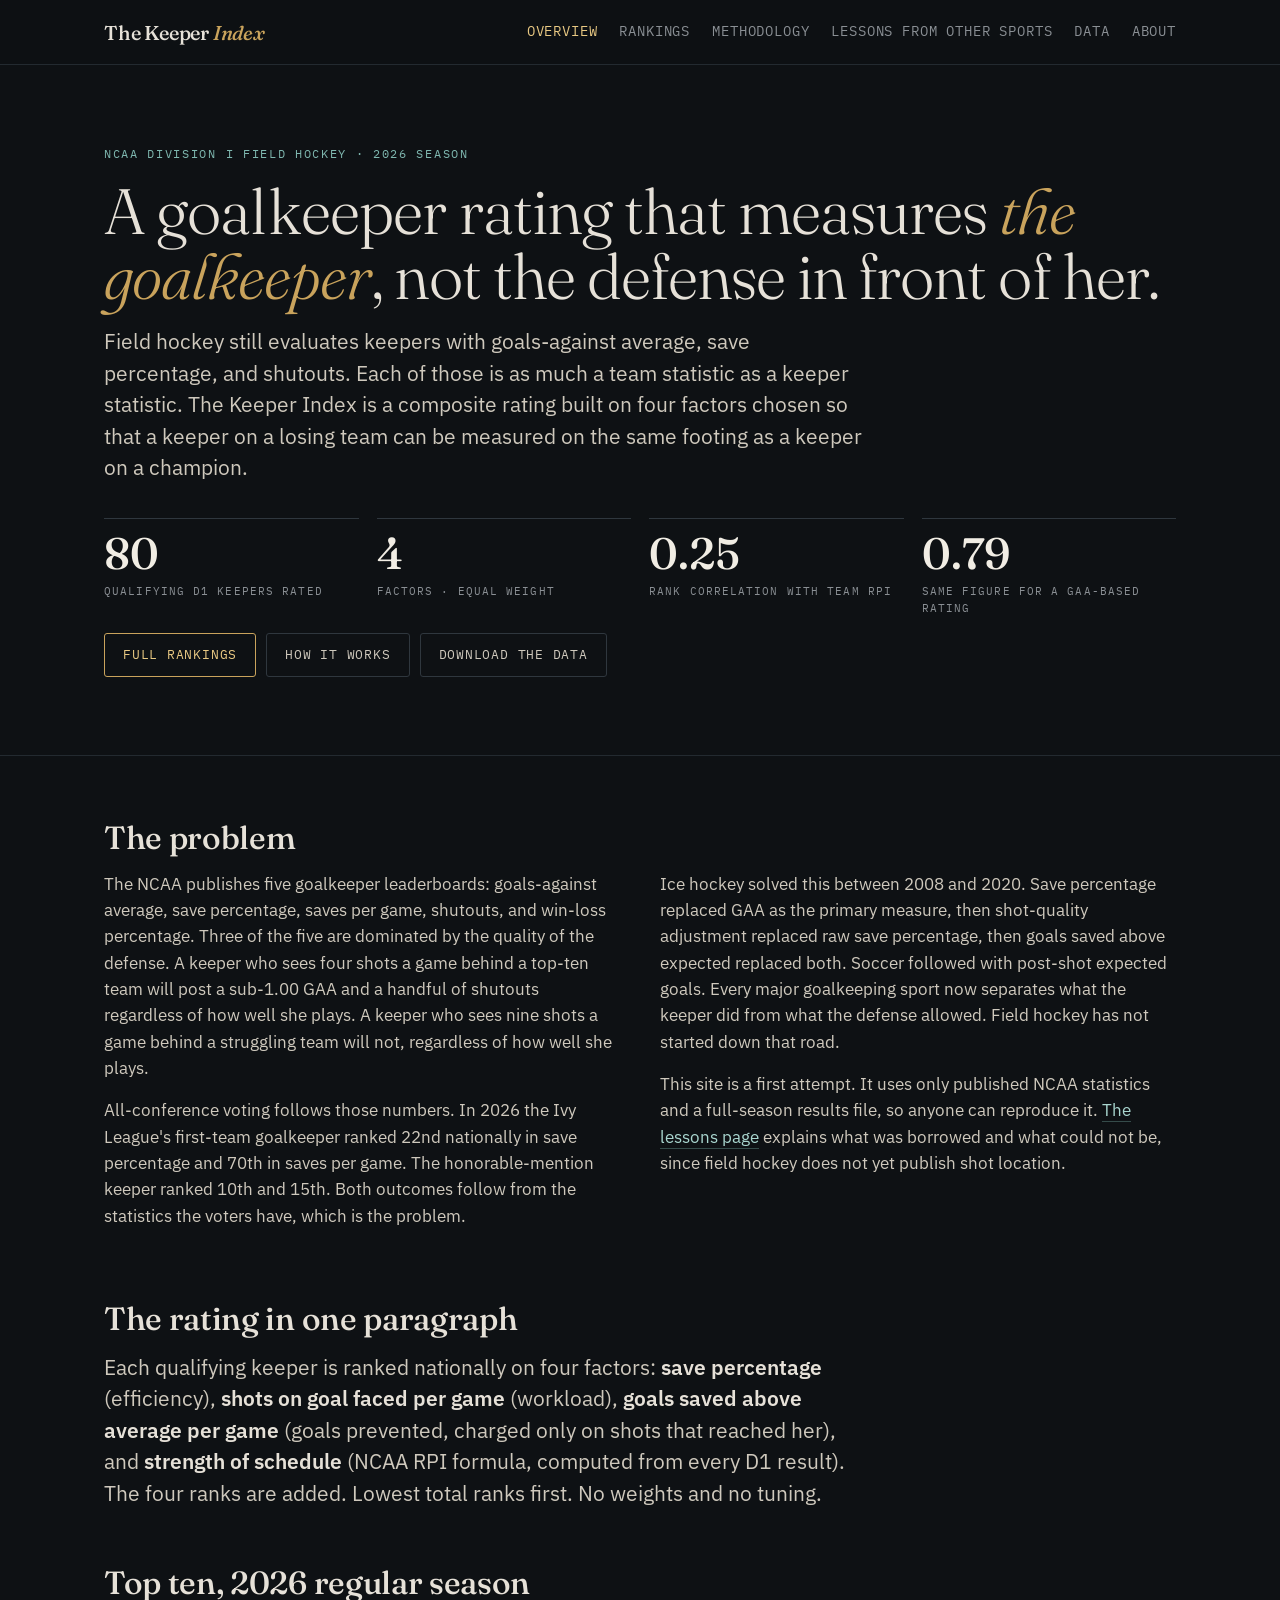
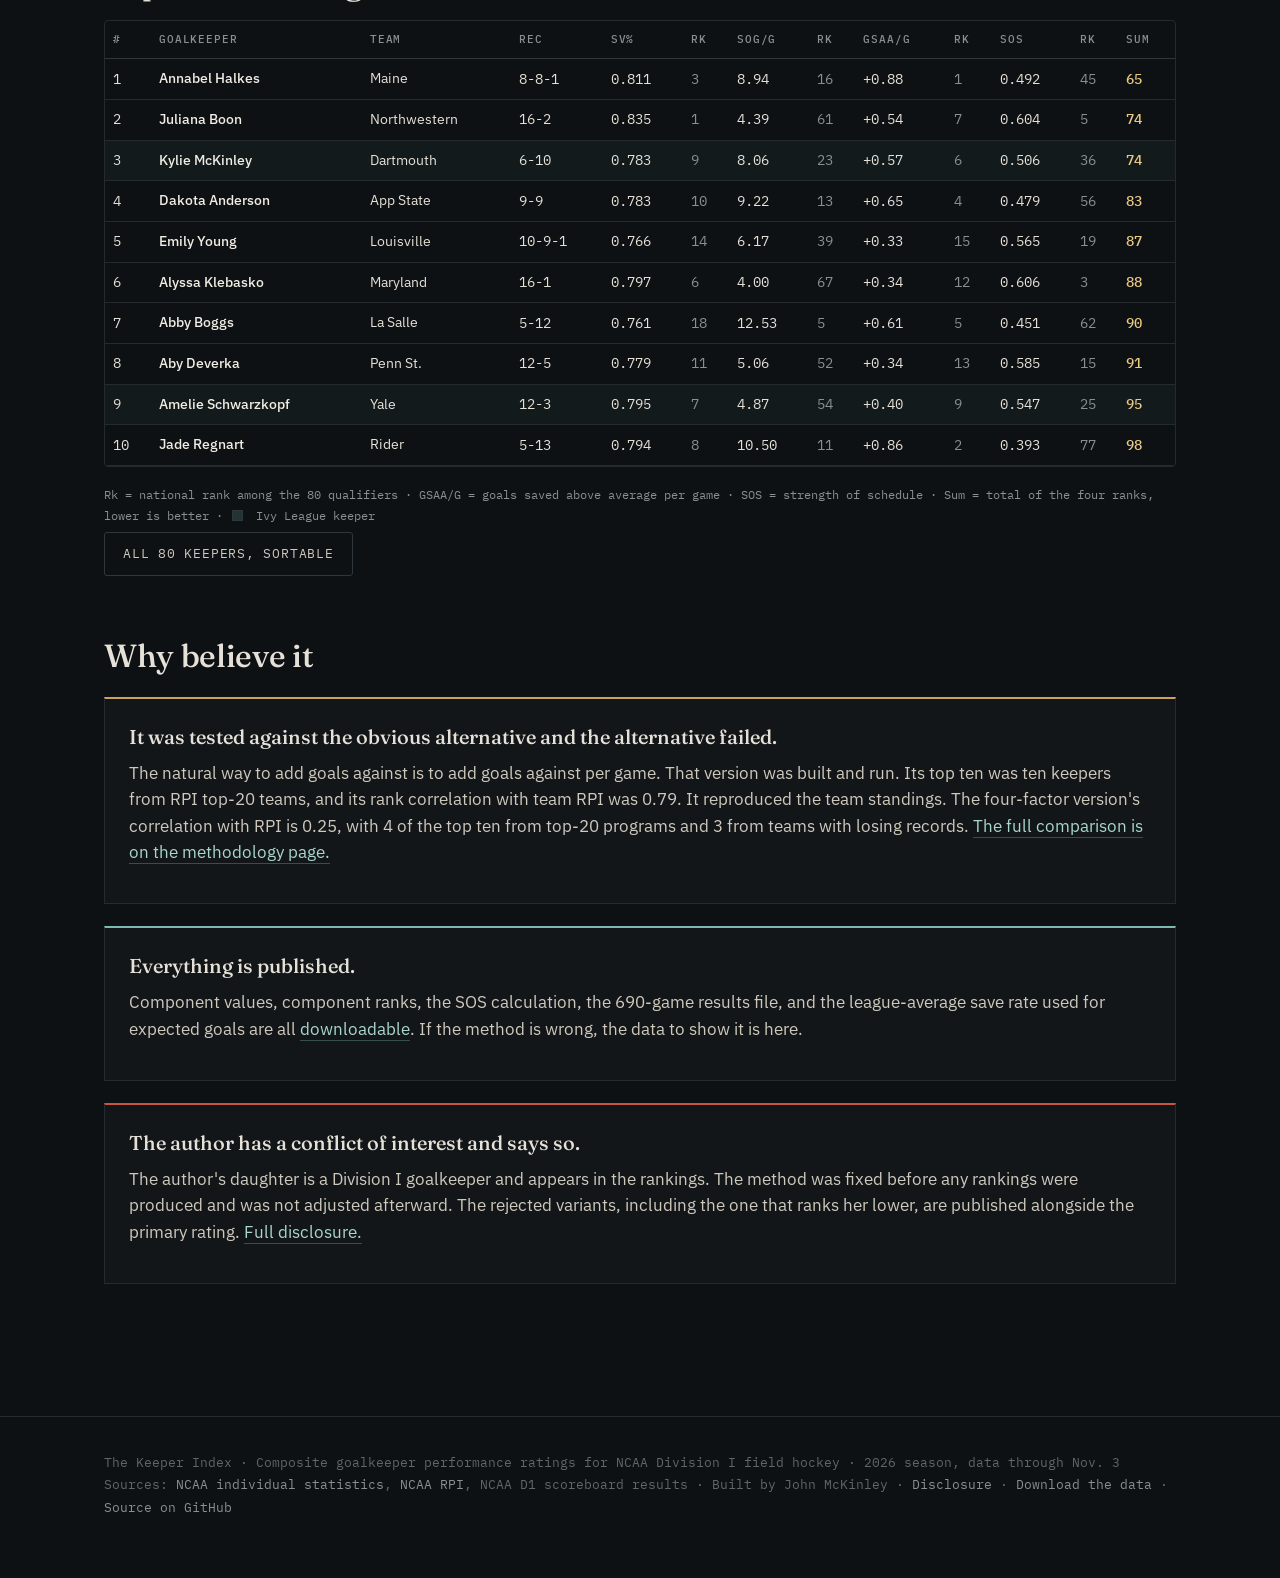
==== index.html @ 1aae9c44 "The Keeper Index v1.0: site, data, and build script" ====
<!doctype html><html lang="en"><head><meta charset="utf-8"><meta name="viewport" content="width=device-width,initial-scale=1">
<title>Composite goalkeeper ratings for NCAA D1 field hockey · The Keeper Index</title><meta name="description" content="A four-factor goalkeeper performance rating for NCAA Division I field hockey that measures the keeper rather than the defense in front of her.">
<link rel="preconnect" href="https://fonts.googleapis.com"><link href="https://fonts.googleapis.com/css2?family=Fraunces:ital,opsz,wght@0,9..144,300;0,9..144,500;0,9..144,700;1,9..144,300;1,9..144,500&family=IBM+Plex+Sans:wght@300;400;500;600&family=IBM+Plex+Mono:wght@400;500&display=swap" rel="stylesheet"><link rel="stylesheet" href="style.css"></head><body>
<header class="site"><div class="wrap"><a class="brand" href="index.html">The Keeper <em>Index</em></a><nav class="main"><a href="index.html" class="on">Overview</a><a href="rankings.html" class="">Rankings</a><a href="methodology.html" class="">Methodology</a><a href="lessons.html" class="">Lessons from other sports</a><a href="data.html" class="">Data</a><a href="about.html" class="">About</a></nav></div></header>

<div class="hero"><div class="wrap">
<p class="kicker">NCAA Division I Field Hockey · 2026 Season</p>
<h1>A goalkeeper rating that measures <em>the goalkeeper</em>, not the defense in front of her.</h1>
<p class="lede">Field hockey still evaluates keepers with goals-against average, save percentage, and shutouts. Each of those is as much a team statistic as a keeper statistic. The Keeper Index is a composite rating built on four factors chosen so that a keeper on a losing team can be measured on the same footing as a keeper on a champion.</p>
<div class="stats">
<div class="stat"><div class="v">80</div><div class="l">Qualifying D1 keepers rated</div></div>
<div class="stat"><div class="v">4</div><div class="l">Factors · equal weight</div></div>
<div class="stat"><div class="v">0.25</div><div class="l">Rank correlation with team RPI</div></div>
<div class="stat"><div class="v">0.79</div><div class="l">Same figure for a GAA-based rating</div></div>
</div>
<p><a class="btn" href="rankings.html">Full rankings</a><a class="btn ghost" href="methodology.html">How it works</a><a class="btn ghost" href="data.html">Download the data</a></p>
</div></div>

<section><div class="wrap">
<h2>The problem</h2>
<div class="grid2">
<div>
<p>The NCAA publishes five goalkeeper leaderboards: goals-against average, save percentage, saves per game, shutouts, and win-loss percentage. Three of the five are dominated by the quality of the defense. A keeper who sees four shots a game behind a top-ten team will post a sub-1.00 GAA and a handful of shutouts regardless of how well she plays. A keeper who sees nine shots a game behind a struggling team will not, regardless of how well she plays.</p>
<p>All-conference voting follows those numbers. In 2026 the Ivy League's first-team goalkeeper ranked 22nd nationally in save percentage and 70th in saves per game. The honorable-mention keeper ranked 10th and 15th. Both outcomes follow from the statistics the voters have, which is the problem.</p>
</div>
<div>
<p>Ice hockey solved this between 2008 and 2020. Save percentage replaced GAA as the primary measure, then shot-quality adjustment replaced raw save percentage, then goals saved above expected replaced both. Soccer followed with post-shot expected goals. Every major goalkeeping sport now separates what the keeper did from what the defense allowed. Field hockey has not started down that road.</p>
<p>This site is a first attempt. It uses only published NCAA statistics and a full-season results file, so anyone can reproduce it. <a href="lessons.html">The lessons page</a> explains what was borrowed and what could not be, since field hockey does not yet publish shot location.</p>
</div></div>

<h2>The rating in one paragraph</h2>
<p class="lede">Each qualifying keeper is ranked nationally on four factors: <strong>save percentage</strong> (efficiency), <strong>shots on goal faced per game</strong> (workload), <strong>goals saved above average per game</strong> (goals prevented, charged only on shots that reached her), and <strong>strength of schedule</strong> (NCAA RPI formula, computed from every D1 result). The four ranks are added. Lowest total ranks first. No weights and no tuning.</p>

<h2>Top ten, 2026 regular season</h2>
<div class="tablewrap"><table><thead><tr><th>#</th><th>Goalkeeper</th><th>Team</th><th>Rec</th><th>SV%</th><th>Rk</th><th>SOG/G</th><th>Rk</th><th>GSAA/G</th><th>Rk</th><th>SOS</th><th>Rk</th><th>Sum</th></tr></thead><tbody><tr class=""><td class="num">1</td><td class="nm">Annabel Halkes</td><td>Maine</td><td class="num">8-8-1</td><td class="num">0.811</td><td class="num rk">3</td><td class="num">8.94</td><td class="num rk">16</td><td class="num">+0.88</td><td class="num rk">1</td><td class="num">0.492</td><td class="num rk">45</td><td class="num sum">65</td></tr><tr class=""><td class="num">2</td><td class="nm">Juliana Boon</td><td>Northwestern</td><td class="num">16-2</td><td class="num">0.835</td><td class="num rk">1</td><td class="num">4.39</td><td class="num rk">61</td><td class="num">+0.54</td><td class="num rk">7</td><td class="num">0.604</td><td class="num rk">5</td><td class="num sum">74</td></tr><tr class="ivy"><td class="num">3</td><td class="nm">Kylie McKinley</td><td>Dartmouth</td><td class="num">6-10</td><td class="num">0.783</td><td class="num rk">9</td><td class="num">8.06</td><td class="num rk">23</td><td class="num">+0.57</td><td class="num rk">6</td><td class="num">0.506</td><td class="num rk">36</td><td class="num sum">74</td></tr><tr class=""><td class="num">4</td><td class="nm">Dakota Anderson</td><td>App State</td><td class="num">9-9</td><td class="num">0.783</td><td class="num rk">10</td><td class="num">9.22</td><td class="num rk">13</td><td class="num">+0.65</td><td class="num rk">4</td><td class="num">0.479</td><td class="num rk">56</td><td class="num sum">83</td></tr><tr class=""><td class="num">5</td><td class="nm">Emily Young</td><td>Louisville</td><td class="num">10-9-1</td><td class="num">0.766</td><td class="num rk">14</td><td class="num">6.17</td><td class="num rk">39</td><td class="num">+0.33</td><td class="num rk">15</td><td class="num">0.565</td><td class="num rk">19</td><td class="num sum">87</td></tr><tr class=""><td class="num">6</td><td class="nm">Alyssa Klebasko</td><td>Maryland</td><td class="num">16-1</td><td class="num">0.797</td><td class="num rk">6</td><td class="num">4.00</td><td class="num rk">67</td><td class="num">+0.34</td><td class="num rk">12</td><td class="num">0.606</td><td class="num rk">3</td><td class="num sum">88</td></tr><tr class=""><td class="num">7</td><td class="nm">Abby Boggs</td><td>La Salle</td><td class="num">5-12</td><td class="num">0.761</td><td class="num rk">18</td><td class="num">12.53</td><td class="num rk">5</td><td class="num">+0.61</td><td class="num rk">5</td><td class="num">0.451</td><td class="num rk">62</td><td class="num sum">90</td></tr><tr class=""><td class="num">8</td><td class="nm">Aby Deverka</td><td>Penn St.</td><td class="num">12-5</td><td class="num">0.779</td><td class="num rk">11</td><td class="num">5.06</td><td class="num rk">52</td><td class="num">+0.34</td><td class="num rk">13</td><td class="num">0.585</td><td class="num rk">15</td><td class="num sum">91</td></tr><tr class="ivy"><td class="num">9</td><td class="nm">Amelie Schwarzkopf</td><td>Yale</td><td class="num">12-3</td><td class="num">0.795</td><td class="num rk">7</td><td class="num">4.87</td><td class="num rk">54</td><td class="num">+0.40</td><td class="num rk">9</td><td class="num">0.547</td><td class="num rk">25</td><td class="num sum">95</td></tr><tr class=""><td class="num">10</td><td class="nm">Jade Regnart</td><td>Rider</td><td class="num">5-13</td><td class="num">0.794</td><td class="num rk">8</td><td class="num">10.50</td><td class="num rk">11</td><td class="num">+0.86</td><td class="num rk">2</td><td class="num">0.393</td><td class="num rk">77</td><td class="num sum">98</td></tr></tbody></table></div>
<p class="legend">Rk = national rank among the 80 qualifiers · GSAA/G = goals saved above average per game · SOS = strength of schedule · Sum = total of the four ranks, lower is better · <span></span> Ivy League keeper</p>
<p><a class="btn ghost" href="rankings.html">All 80 keepers, sortable</a></p>

<h2>Why believe it</h2>
<div class="card"><h4>It was tested against the obvious alternative and the alternative failed.</h4>
<p>The natural way to add goals against is to add goals against per game. That version was built and run. Its top ten was ten keepers from RPI top-20 teams, and its rank correlation with team RPI was 0.79. It reproduced the team standings. The four-factor version's correlation with RPI is 0.25, with 4 of the top ten from top-20 programs and 3 from teams with losing records. <a href="methodology.html#tested">The full comparison is on the methodology page.</a></p></div>
<div class="card teal"><h4>Everything is published.</h4>
<p>Component values, component ranks, the SOS calculation, the 690-game results file, and the league-average save rate used for expected goals are all <a href="data.html">downloadable</a>. If the method is wrong, the data to show it is here.</p></div>
<div class="card crimson"><h4>The author has a conflict of interest and says so.</h4>
<p>The author's daughter is a Division I goalkeeper and appears in the rankings. The method was fixed before any rankings were produced and was not adjusted afterward. The rejected variants, including the one that ranks her lower, are published alongside the primary rating. <a href="about.html#disclosure">Full disclosure.</a></p></div>
</div></section>

<footer><div class="wrap">The Keeper Index · Composite goalkeeper performance ratings for NCAA Division I field hockey · 2026 season, data through Nov. 3<br>
Sources: <a href="https://www.ncaa.com/stats/fieldhockey/d1/current/individual/444">NCAA individual statistics</a>, <a href="https://www.ncaa.com/rankings/fieldhockey/d1/ncaa-field-hockey-rpi">NCAA RPI</a>, NCAA D1 scoreboard results · Built by John McKinley · <a href="about.html#disclosure">Disclosure</a> · <a href="data.html">Download the data</a> · <a href="https://github.com/jmckinley/fh-goalkeeper-ratings">Source on GitHub</a></div></footer>
</body></html>
---- style.css ----
:root{
  --bg:#0e1114;--bg2:#121619;--bg3:#171c21;--line:#232a30;--line2:#2f373e;
  --ink:#e6e1d8;--ink2:#cfc9bd;--mute:#8a8f94;--mute2:#5f666c;
  --brass:#c9a35c;--brass2:#e9c983;--teal:#7fb8b0;--teal2:#a9d6cf;--crimson:#c8553d;
  --serif:'Fraunces',Georgia,'Times New Roman',serif;
  --sans:'IBM Plex Sans',system-ui,-apple-system,Segoe UI,sans-serif;
  --mono:'IBM Plex Mono',ui-monospace,SFMono-Regular,Menlo,monospace;
}
*{box-sizing:border-box}
html{scroll-behavior:smooth}
body{margin:0;background:var(--bg);color:var(--ink);font-family:var(--sans);font-size:17px;line-height:1.55;-webkit-font-smoothing:antialiased}
a{color:var(--teal2);text-decoration:none;border-bottom:1px solid rgba(127,184,176,.35)}
a:hover{color:#fff;border-bottom-color:#fff}
.wrap{max-width:1120px;margin:0 auto;padding:0 24px}
.narrow{max-width:760px}
header.site{border-bottom:1px solid var(--line);background:rgba(14,17,20,.92);backdrop-filter:blur(6px);position:sticky;top:0;z-index:10}
header.site .wrap{display:flex;align-items:center;justify-content:space-between;height:64px;gap:24px}
.brand{font-family:var(--serif);font-weight:500;font-size:20px;letter-spacing:-.01em;color:var(--ink);border:0}
.brand em{font-style:italic;color:var(--brass)}
nav.main{display:flex;gap:22px;font-size:14px;font-family:var(--mono);letter-spacing:.06em;text-transform:uppercase}
nav.main a{color:var(--mute);border:0;padding:6px 0}
nav.main a.on,nav.main a:hover{color:var(--brass2)}
.kicker{font-family:var(--mono);font-size:12px;letter-spacing:.14em;text-transform:uppercase;color:var(--teal);margin:0 0 14px}
h1{font-family:var(--serif);font-weight:300;font-size:clamp(38px,6vw,64px);line-height:1.02;letter-spacing:-.015em;margin:0 0 18px}
h1 em{font-style:italic;color:var(--brass)}
h2{font-family:var(--serif);font-weight:500;font-size:32px;line-height:1.15;margin:56px 0 14px;letter-spacing:-.01em}
h3{font-family:var(--sans);font-weight:600;font-size:13px;letter-spacing:.14em;text-transform:uppercase;color:var(--brass);margin:34px 0 10px}
h4{font-family:var(--serif);font-weight:500;font-size:20px;margin:22px 0 8px}
p{margin:0 0 16px;color:var(--ink2)}
.lede{font-size:21px;line-height:1.5;color:var(--ink2);max-width:760px}
ul,ol{color:var(--ink2);padding-left:22px}
li{margin-bottom:8px}
strong{color:var(--ink);font-weight:600}
.hero{padding:80px 0 56px;border-bottom:1px solid var(--line)}
.rule{height:1px;background:linear-gradient(90deg,var(--brass),rgba(201,163,92,0));margin:28px 0}
.stats{display:grid;grid-template-columns:repeat(auto-fit,minmax(170px,1fr));gap:18px;margin:34px 0 10px}
.stat{border-top:1px solid var(--line2);padding-top:12px}
.stat .v{font-family:var(--serif);font-size:44px;font-weight:500;line-height:1;color:#f1ede4}
.stat .v small{font-size:20px;color:var(--mute);font-weight:300}
.stat .l{font-family:var(--mono);font-size:11px;letter-spacing:.1em;text-transform:uppercase;color:var(--mute);margin-top:8px}
section{padding:8px 0 40px}
.grid2{display:grid;grid-template-columns:1fr 1fr;gap:40px}
@media(max-width:820px){.grid2{grid-template-columns:1fr}nav.main{gap:14px;font-size:12px}}
.card{background:var(--bg2);border:1px solid var(--line);border-top:2px solid var(--brass);padding:22px 24px;margin:22px 0}
.card.teal{border-top-color:var(--teal)}
.card.crimson{border-top-color:var(--crimson)}
.card h4{margin-top:0}
.formula{font-family:var(--mono);font-size:14.5px;background:var(--bg3);border-left:2px solid var(--teal);padding:14px 18px;margin:14px 0 20px;color:#d6d1c7;overflow-x:auto;white-space:pre}
code{font-family:var(--mono);font-size:.92em;color:var(--teal2);background:var(--bg3);padding:1px 5px;border-radius:3px}
table{width:100%;border-collapse:collapse;font-size:14px}
th{font-family:var(--mono);font-weight:500;font-size:11px;letter-spacing:.08em;text-transform:uppercase;color:var(--mute);text-align:left;padding:10px 8px;border-bottom:1px solid var(--line2);white-space:nowrap}
td{padding:9px 8px;border-bottom:1px solid var(--line);vertical-align:middle}
td.num,.mono{font-family:var(--mono);font-size:13.5px}
td.rk{color:var(--mute)}
td.sum{color:var(--brass2);font-weight:500}
td.nm{font-weight:500;color:#f1ede4;white-space:nowrap}
tr.ivy td{background:rgba(127,184,176,.05)}
th.sortable{cursor:pointer;user-select:none}
th.sortable:hover{color:var(--brass2)}
th.sorted{color:var(--brass2)}
.tablewrap{overflow-x:auto;border:1px solid var(--line);border-radius:4px;margin:18px 0}
.controls{display:flex;flex-wrap:wrap;gap:14px;align-items:center;margin:22px 0 6px;font-family:var(--mono);font-size:13px}
.controls input,.controls select{background:var(--bg3);color:var(--ink);border:1px solid var(--line2);padding:8px 12px;font-family:var(--mono);font-size:13px;border-radius:3px}
.controls label{color:var(--mute)}
.legend{font-family:var(--mono);font-size:12px;color:var(--mute);margin:10px 0 0;line-height:1.7}
.legend span{display:inline-block;width:11px;height:11px;vertical-align:-1px;margin:0 6px 0 2px;border:1px solid var(--line2);background:rgba(127,184,176,.2)}
.btn{display:inline-block;font-family:var(--mono);font-size:13px;letter-spacing:.06em;text-transform:uppercase;border:1px solid var(--brass);color:var(--brass2);padding:11px 18px;border-radius:3px;margin:6px 10px 6px 0}
.btn:hover{background:var(--brass);color:#0e1114;border-color:var(--brass)}
.btn.ghost{border-color:var(--line2);color:var(--ink2)}
.btn.ghost:hover{background:var(--bg3);color:#fff}
.compare{width:100%}
.compare td:first-child{color:var(--ink)}
.bar{height:8px;background:var(--bg3);border-radius:2px;position:relative;min-width:120px}
.bar i{position:absolute;left:0;top:0;bottom:0;background:var(--teal);border-radius:2px}
.bar.bad i{background:var(--crimson)}
.good{color:var(--teal2)}.bad{color:#e07a66}
footer{border-top:1px solid var(--line);margin-top:70px;padding:34px 0 60px;font-family:var(--mono);font-size:12.5px;color:var(--mute2);line-height:1.8}
footer a{color:var(--mute);border:0}
.toc{font-family:var(--mono);font-size:13px;line-height:2;color:var(--mute);border-left:1px solid var(--line2);padding-left:16px;margin:24px 0 36px}
.toc a{color:var(--mute);border:0}.toc a:hover{color:var(--brass2)}
.callout{border:1px solid var(--line);border-left:3px solid var(--brass);padding:16px 20px;margin:20px 0;background:var(--bg2);color:var(--ink2)}
.callout.teal{border-left-color:var(--teal)}
.small{font-size:14px;color:var(--mute)}
.timeline{list-style:none;padding:0;margin:0}
.timeline li{border-left:2px solid var(--line2);padding:0 0 22px 22px;position:relative}
.timeline li:before{content:'';position:absolute;left:-6px;top:6px;width:10px;height:10px;border-radius:50%;background:var(--brass)}
.timeline .when{font-family:var(--mono);font-size:12px;letter-spacing:.1em;text-transform:uppercase;color:var(--teal);display:block;margin-bottom:4px}
dl.faq dt{font-family:var(--serif);font-size:20px;font-weight:500;margin:26px 0 6px;color:#f1ede4}
dl.faq dd{margin:0 0 10px;color:var(--ink2)}
.sig{font-family:var(--serif);font-style:italic;color:var(--mute);margin-top:30px}

.compare td:first-child{min-width:280px}
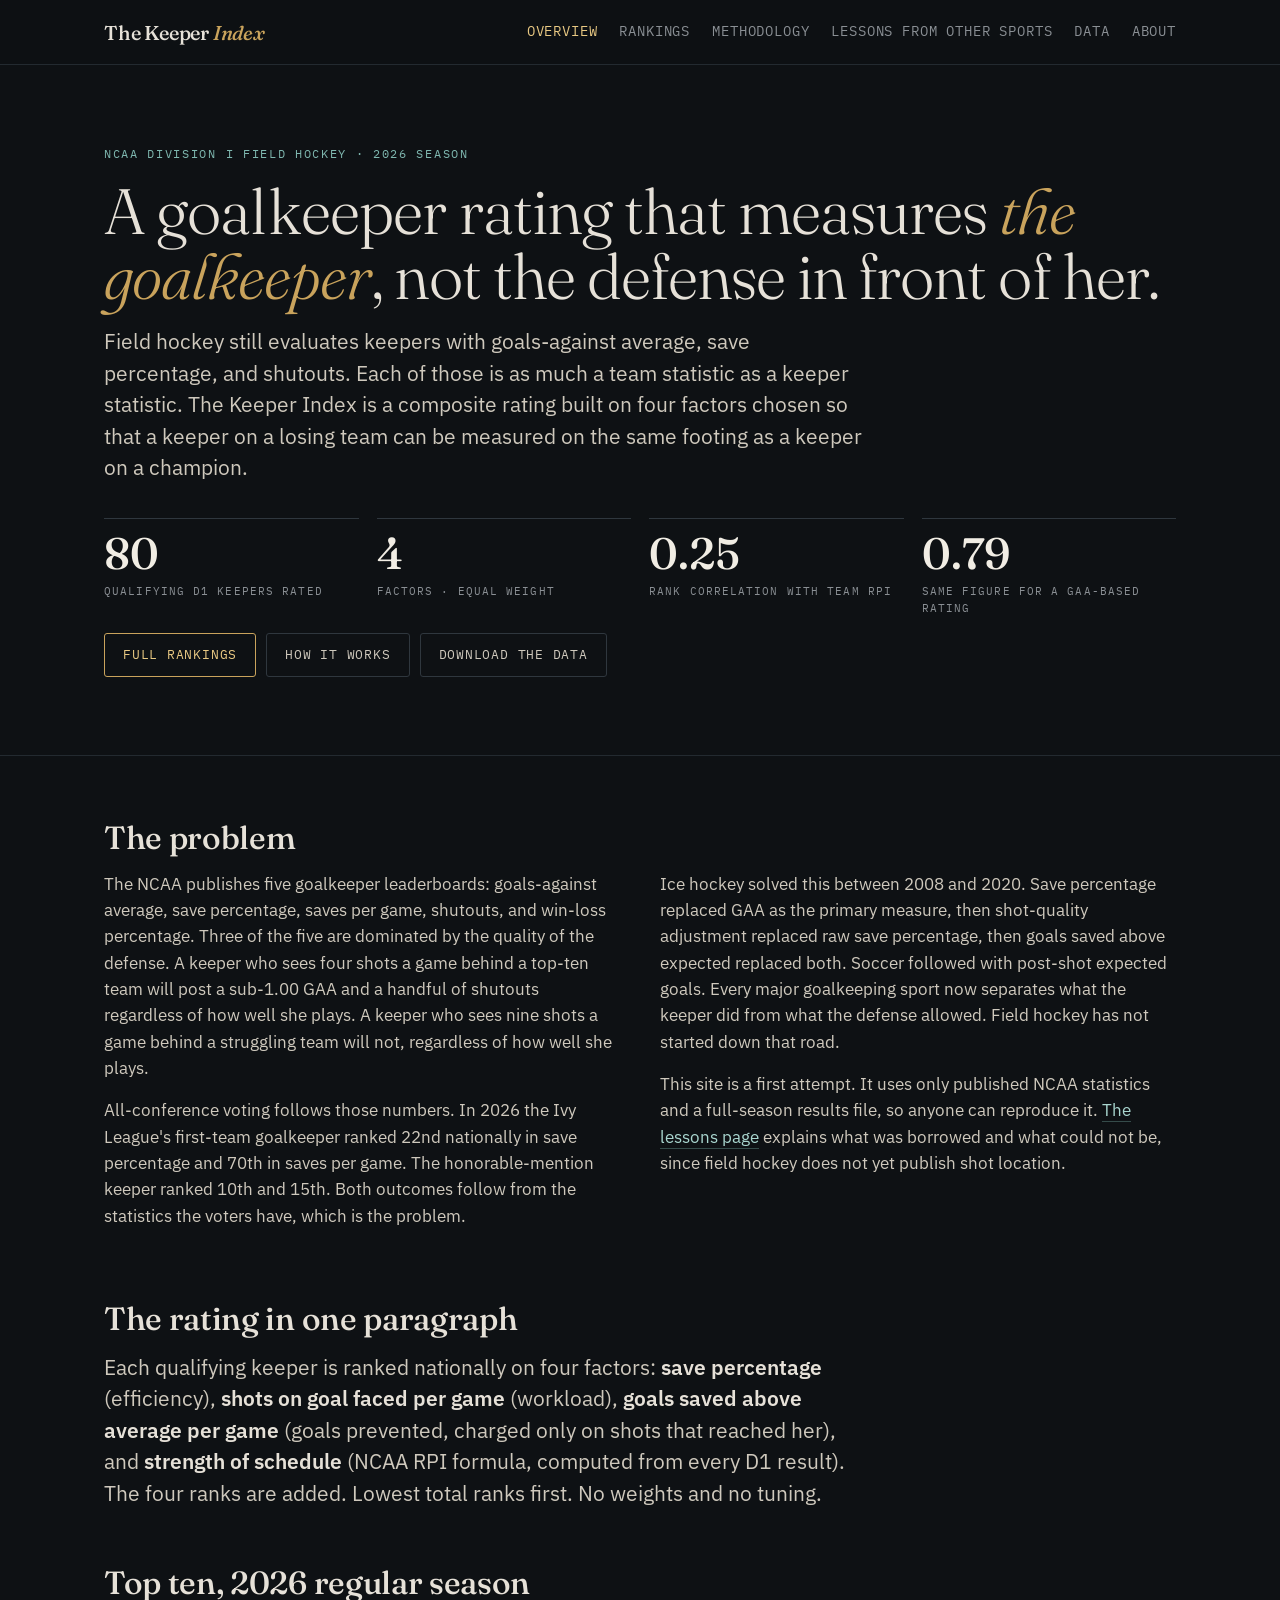
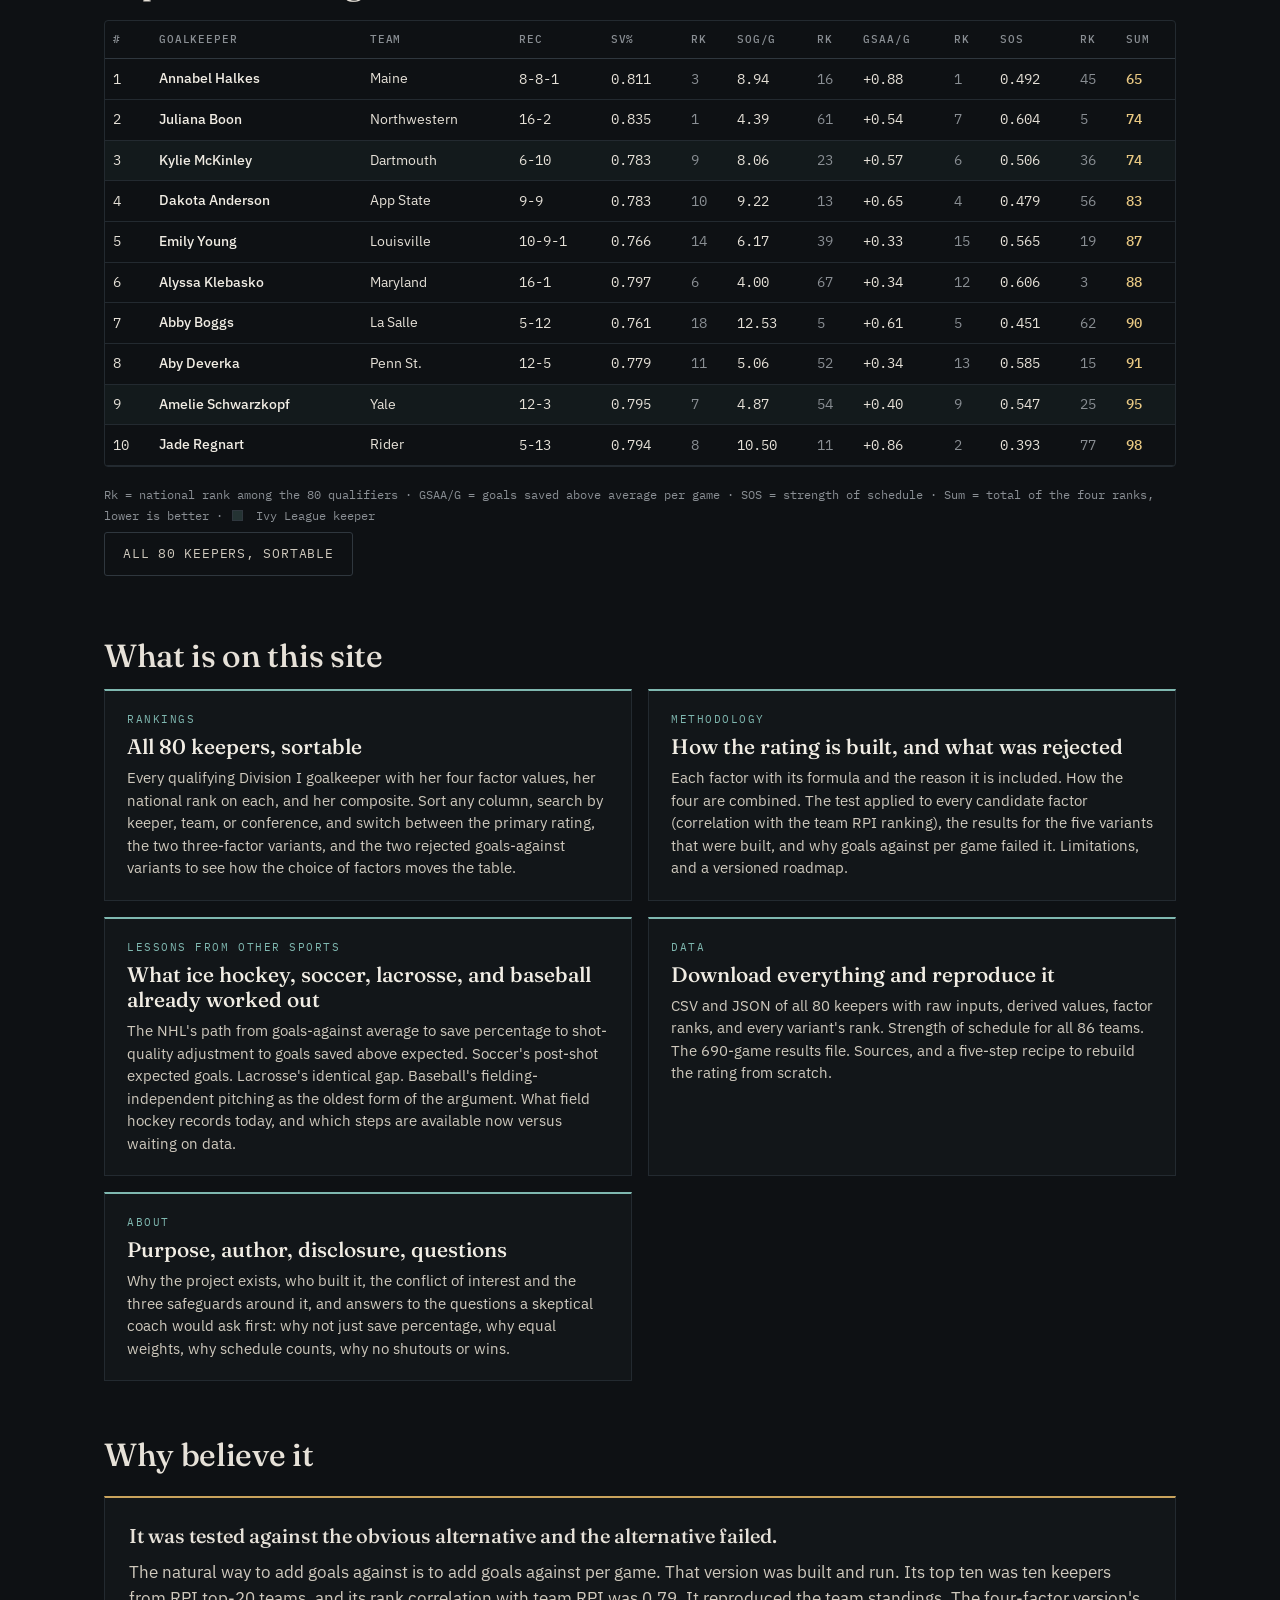
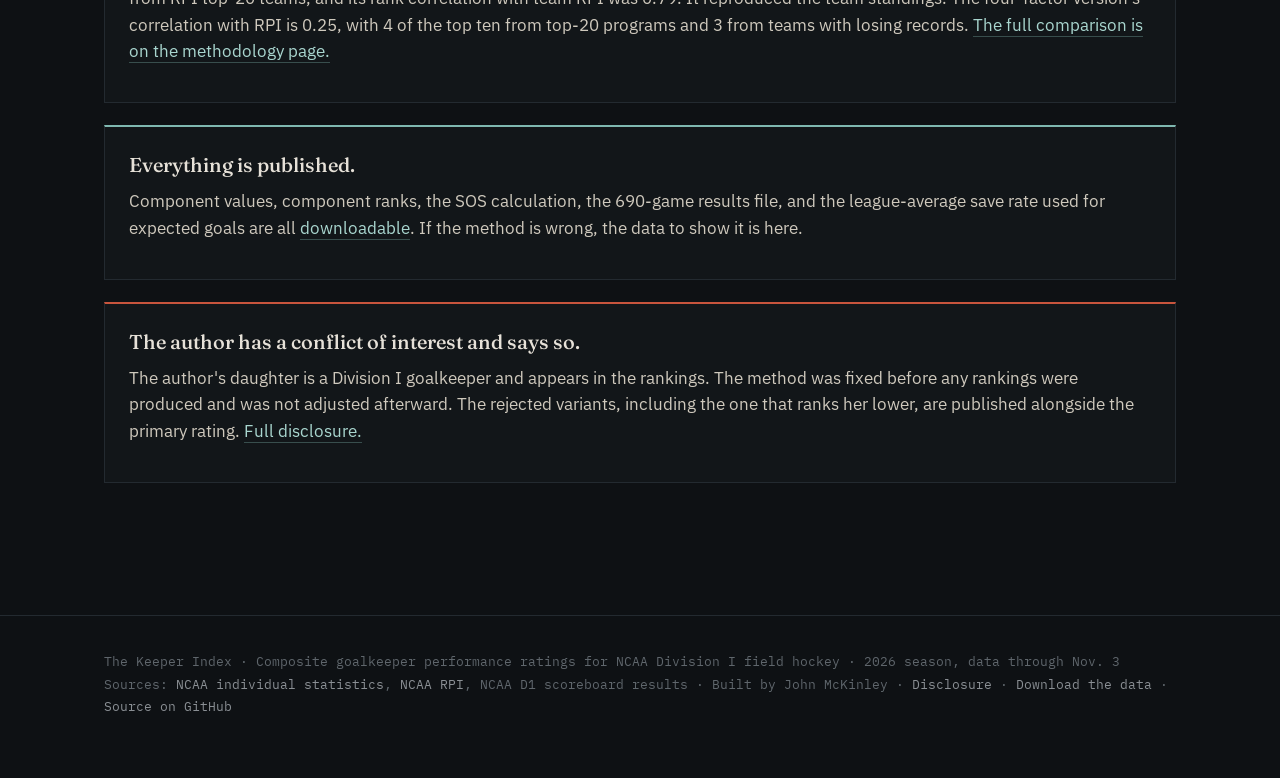
==== commit dacfcbd3: "Front page: add guide to the other pages" ====
--- a/index.html
+++ b/index.html
@@ -36,6 +36,15 @@
 <p class="legend">Rk = national rank among the 80 qualifiers · GSAA/G = goals saved above average per game · SOS = strength of schedule · Sum = total of the four ranks, lower is better · <span></span> Ivy League keeper</p>
 <p><a class="btn ghost" href="rankings.html">All 80 keepers, sortable</a></p>
 
+<h2>What is on this site</h2>
+<div class="pages">
+<a class="pagecard" href="rankings.html"><span class="pc-k">Rankings</span><span class="pc-t">All 80 keepers, sortable</span><span class="pc-d">Every qualifying Division I goalkeeper with her four factor values, her national rank on each, and her composite. Sort any column, search by keeper, team, or conference, and switch between the primary rating, the two three-factor variants, and the two rejected goals-against variants to see how the choice of factors moves the table.</span></a>
+<a class="pagecard" href="methodology.html"><span class="pc-k">Methodology</span><span class="pc-t">How the rating is built, and what was rejected</span><span class="pc-d">Each factor with its formula and the reason it is included. How the four are combined. The test applied to every candidate factor (correlation with the team RPI ranking), the results for the five variants that were built, and why goals against per game failed it. Limitations, and a versioned roadmap.</span></a>
+<a class="pagecard" href="lessons.html"><span class="pc-k">Lessons from other sports</span><span class="pc-t">What ice hockey, soccer, lacrosse, and baseball already worked out</span><span class="pc-d">The NHL's path from goals-against average to save percentage to shot-quality adjustment to goals saved above expected. Soccer's post-shot expected goals. Lacrosse's identical gap. Baseball's fielding-independent pitching as the oldest form of the argument. What field hockey records today, and which steps are available now versus waiting on data.</span></a>
+<a class="pagecard" href="data.html"><span class="pc-k">Data</span><span class="pc-t">Download everything and reproduce it</span><span class="pc-d">CSV and JSON of all 80 keepers with raw inputs, derived values, factor ranks, and every variant's rank. Strength of schedule for all 86 teams. The 690-game results file. Sources, and a five-step recipe to rebuild the rating from scratch.</span></a>
+<a class="pagecard" href="about.html"><span class="pc-k">About</span><span class="pc-t">Purpose, author, disclosure, questions</span><span class="pc-d">Why the project exists, who built it, the conflict of interest and the three safeguards around it, and answers to the questions a skeptical coach would ask first: why not just save percentage, why equal weights, why schedule counts, why no shutouts or wins.</span></a>
+</div>
+
 <h2>Why believe it</h2>
 <div class="card"><h4>It was tested against the obvious alternative and the alternative failed.</h4>
 <p>The natural way to add goals against is to add goals against per game. That version was built and run. Its top ten was ten keepers from RPI top-20 teams, and its rank correlation with team RPI was 0.79. It reproduced the team standings. The four-factor version's correlation with RPI is 0.25, with 4 of the top ten from top-20 programs and 3 from teams with losing records. <a href="methodology.html#tested">The full comparison is on the methodology page.</a></p></div>
--- a/style.css
+++ b/style.css
@@ -90,3 +90,11 @@
 .sig{font-family:var(--serif);font-style:italic;color:var(--mute);margin-top:30px}
 
 .compare td:first-child{min-width:280px}
+
+.pages{display:grid;grid-template-columns:1fr 1fr;gap:16px;margin:10px 0 10px}
+@media(max-width:820px){.pages{grid-template-columns:1fr}}
+.pagecard{display:block;border:1px solid var(--line);border-top:2px solid var(--teal);background:var(--bg2);padding:20px 22px;color:var(--ink2);transition:border-color .15s}
+.pagecard:hover{border-color:var(--teal);border-top-color:var(--teal2);color:var(--ink2)}
+.pagecard .pc-k{display:block;font-family:var(--mono);font-size:11px;letter-spacing:.14em;text-transform:uppercase;color:var(--teal);margin-bottom:6px}
+.pagecard .pc-t{display:block;font-family:var(--serif);font-size:21px;font-weight:500;color:#f1ede4;margin-bottom:8px;line-height:1.2}
+.pagecard .pc-d{display:block;font-size:15px;line-height:1.5}
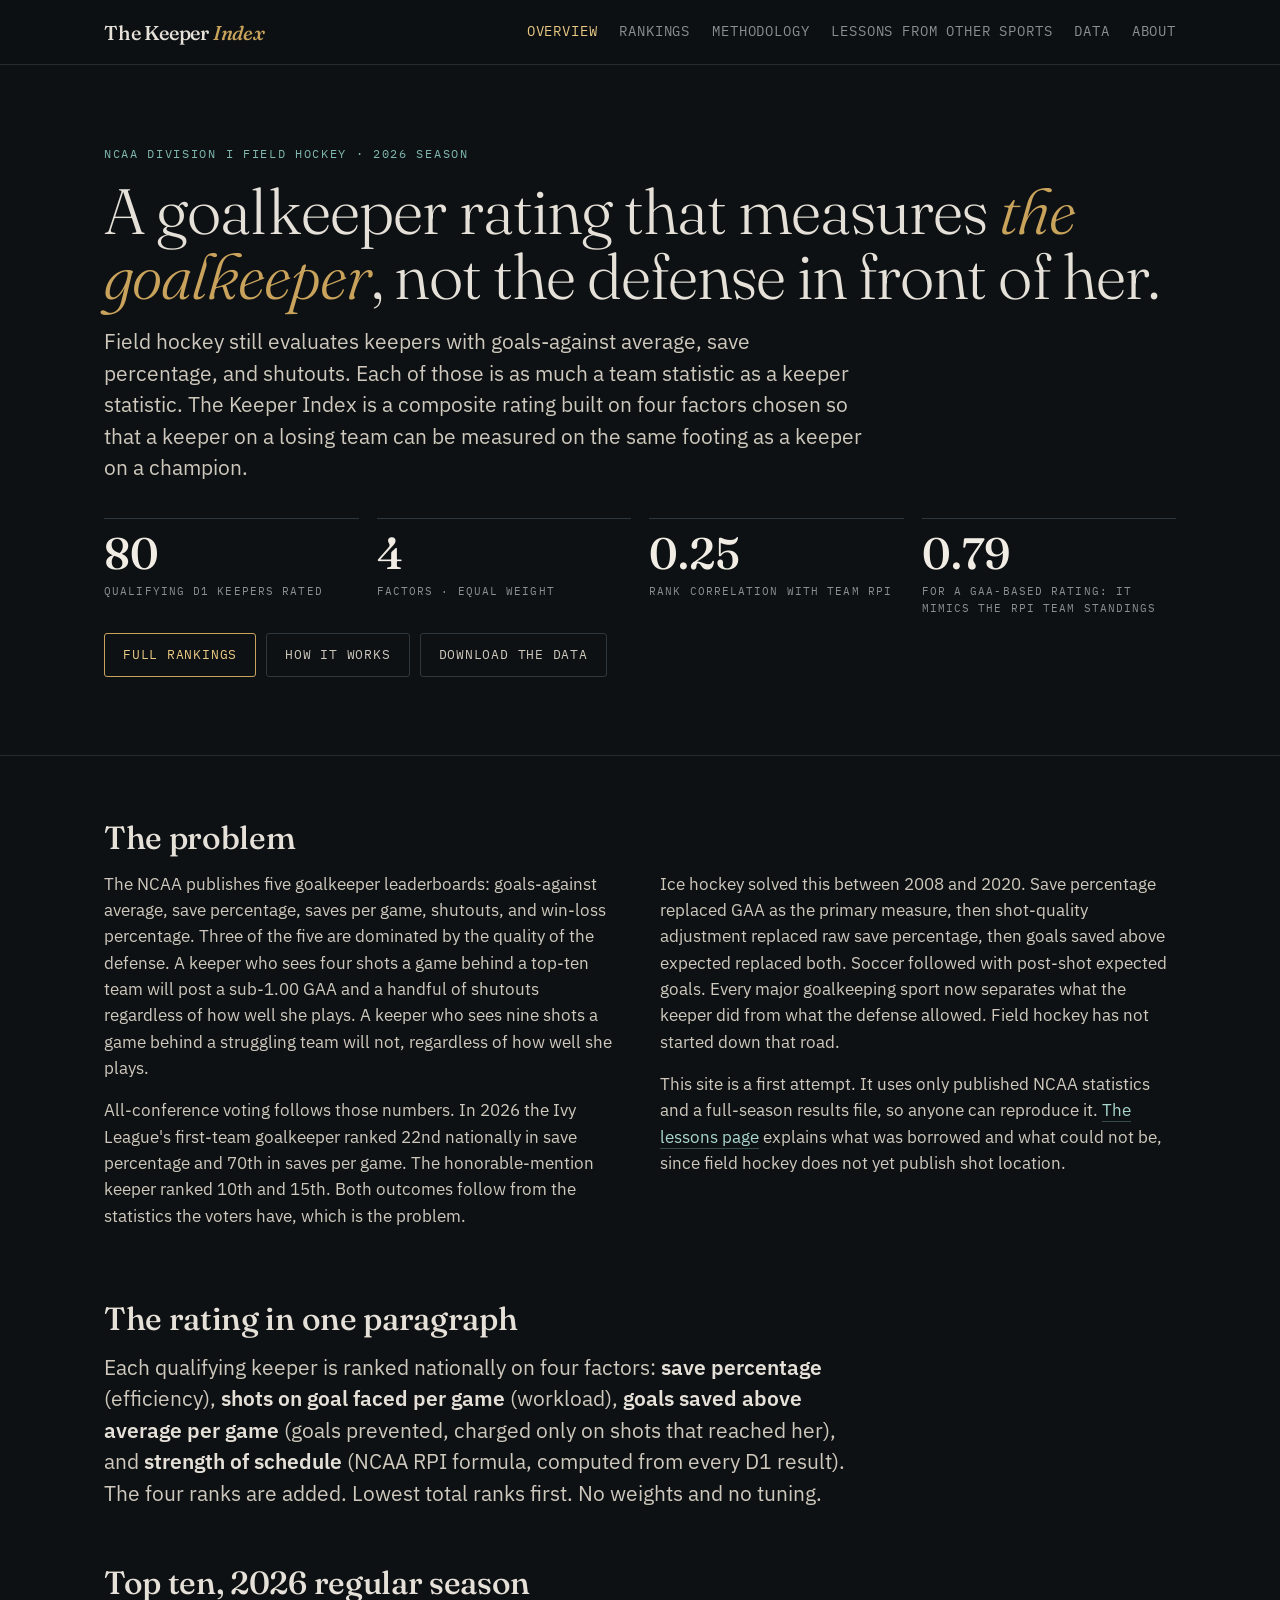
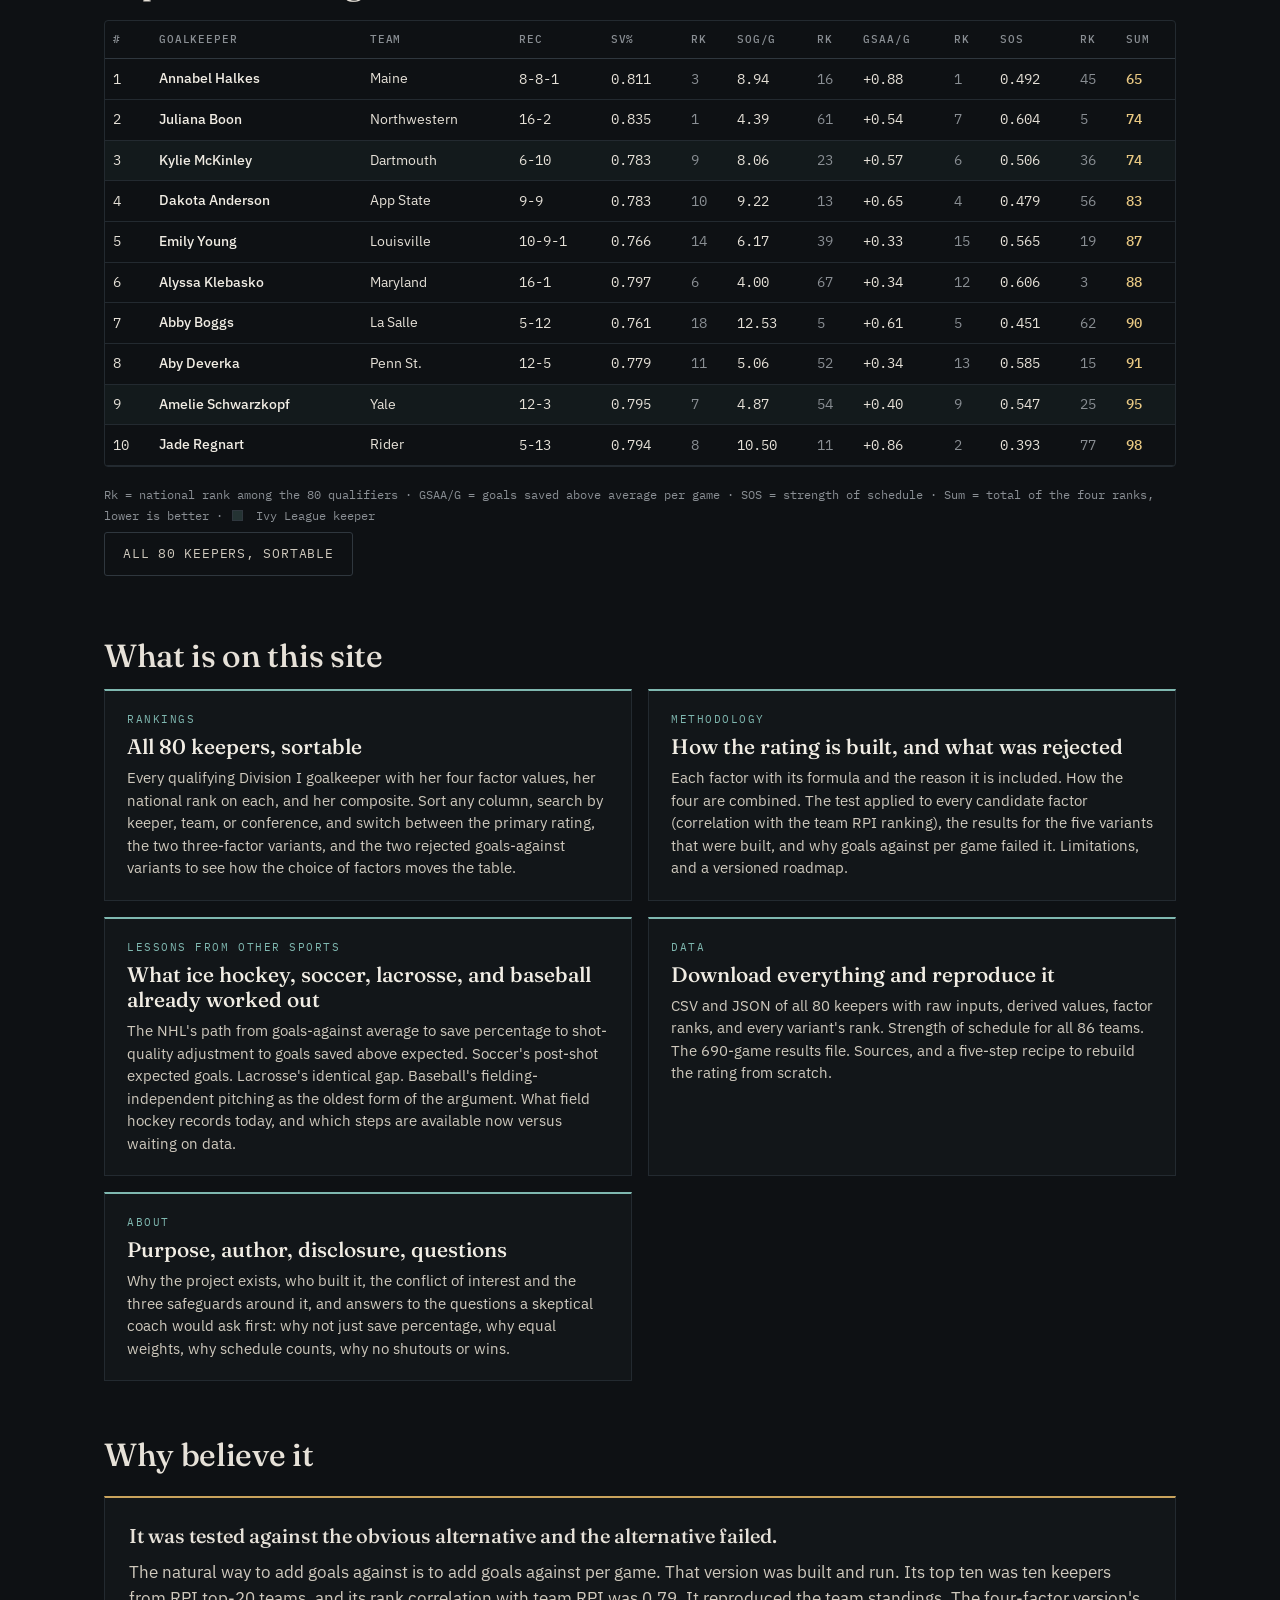
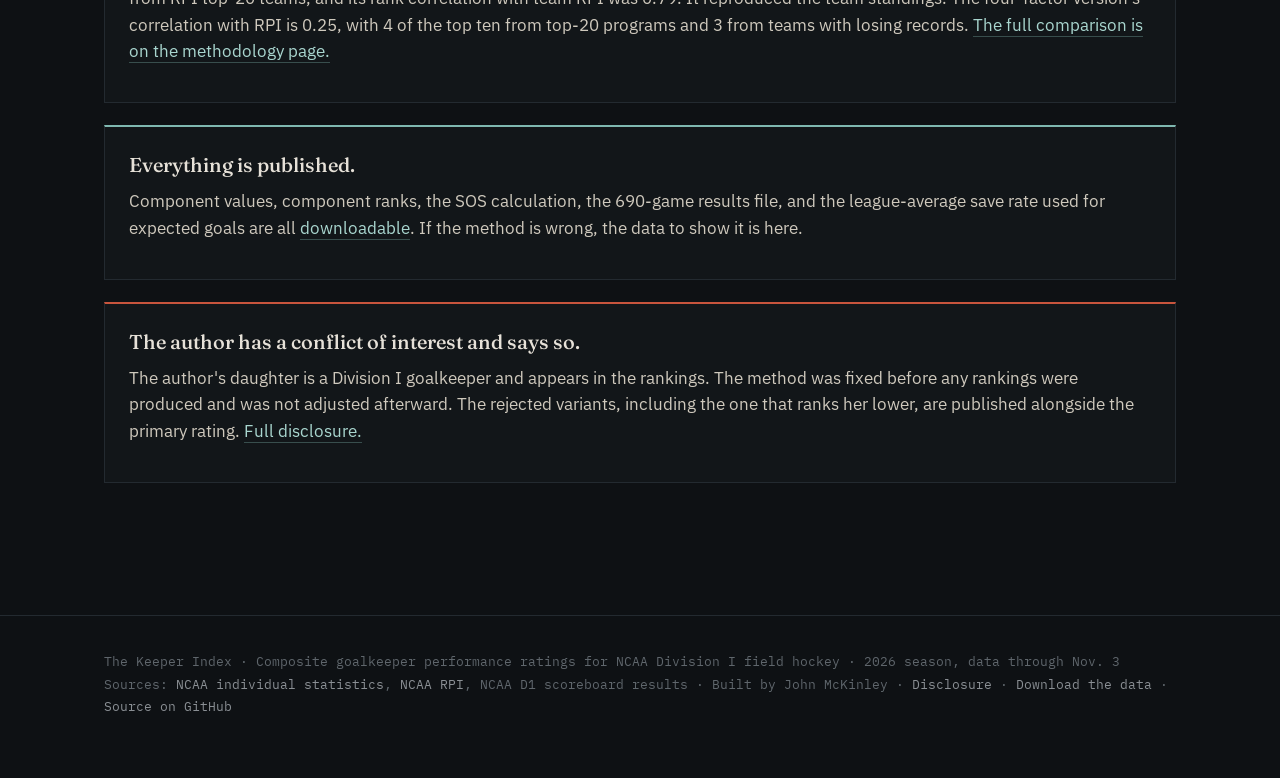
==== commit 57822c9a: "Front page: label the GAA correlation tile as the flaw it shows" ====
--- a/index.html
+++ b/index.html
@@ -11,7 +11,7 @@
 <div class="stat"><div class="v">80</div><div class="l">Qualifying D1 keepers rated</div></div>
 <div class="stat"><div class="v">4</div><div class="l">Factors · equal weight</div></div>
 <div class="stat"><div class="v">0.25</div><div class="l">Rank correlation with team RPI</div></div>
-<div class="stat"><div class="v">0.79</div><div class="l">Same figure for a GAA-based rating</div></div>
+<div class="stat"><div class="v">0.79</div><div class="l">For a GAA-based rating: it mimics the RPI team standings</div></div>
 </div>
 <p><a class="btn" href="rankings.html">Full rankings</a><a class="btn ghost" href="methodology.html">How it works</a><a class="btn ghost" href="data.html">Download the data</a></p>
 </div></div>
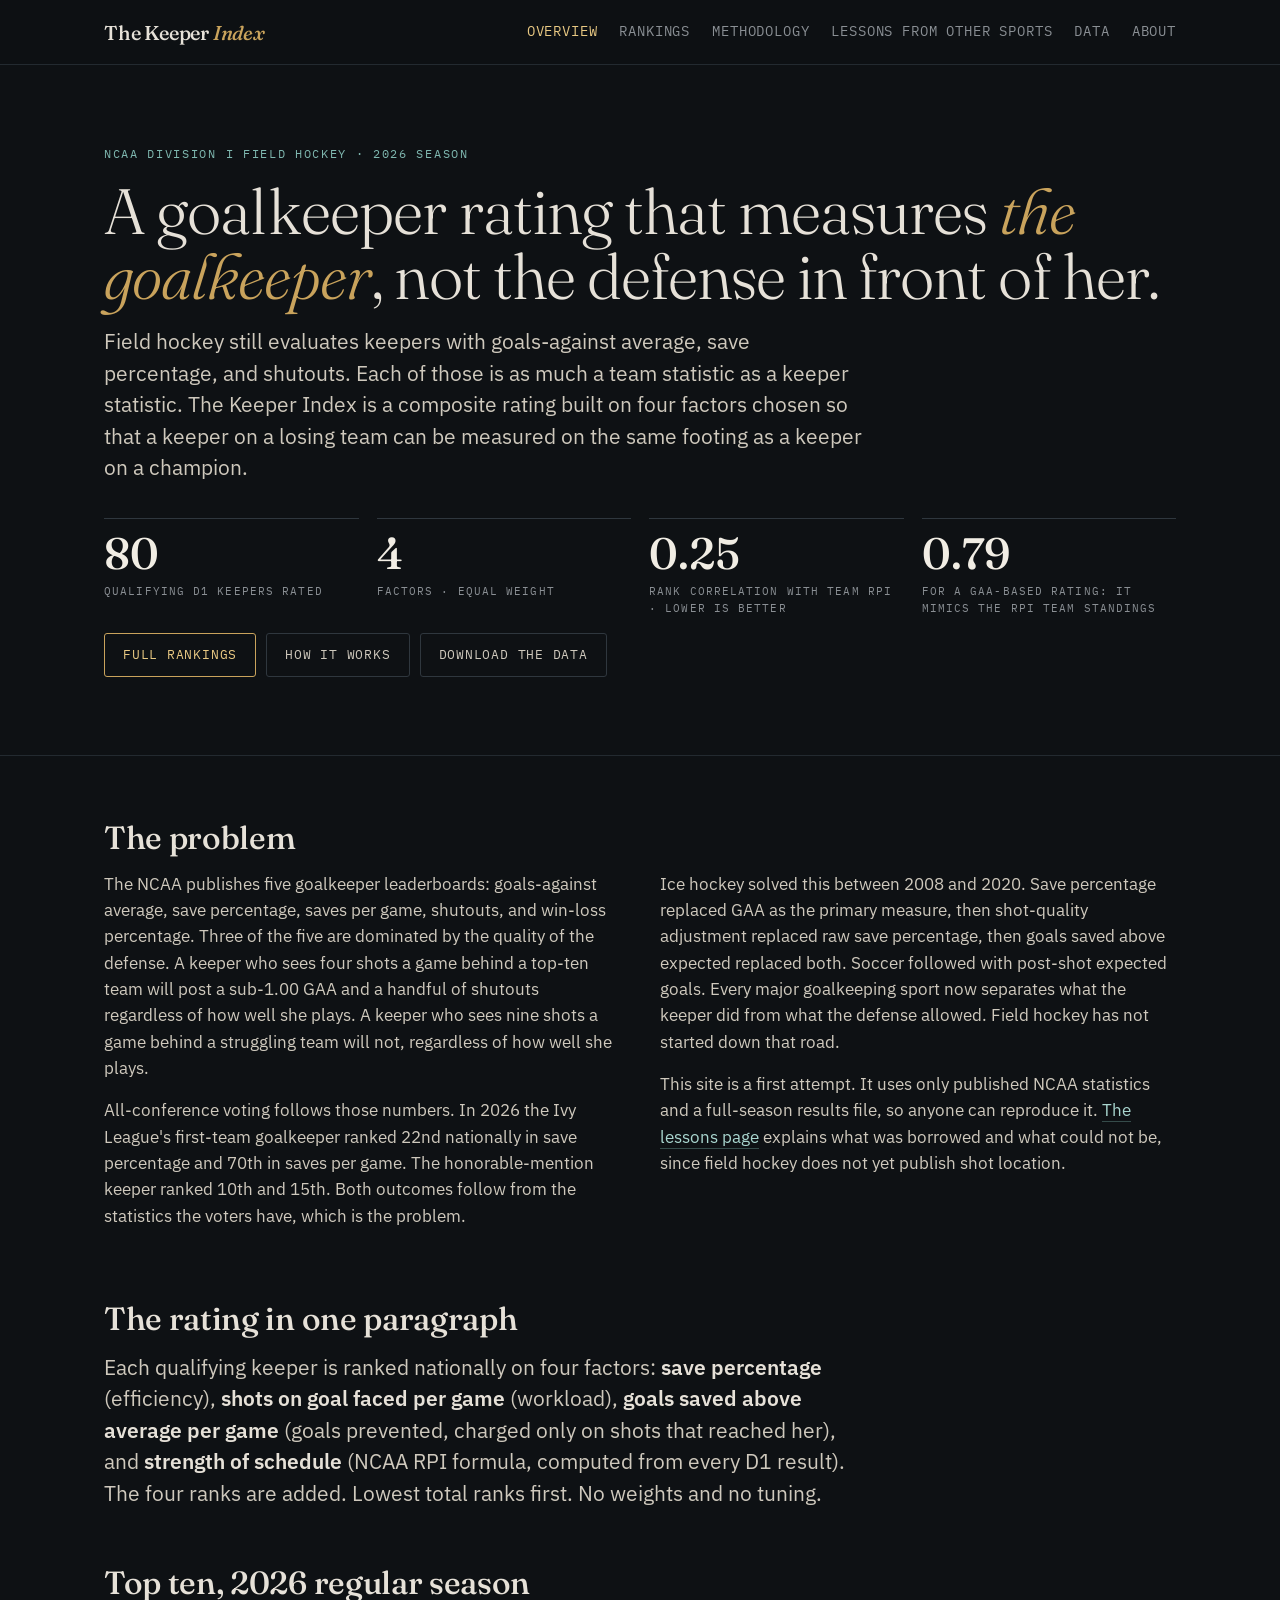
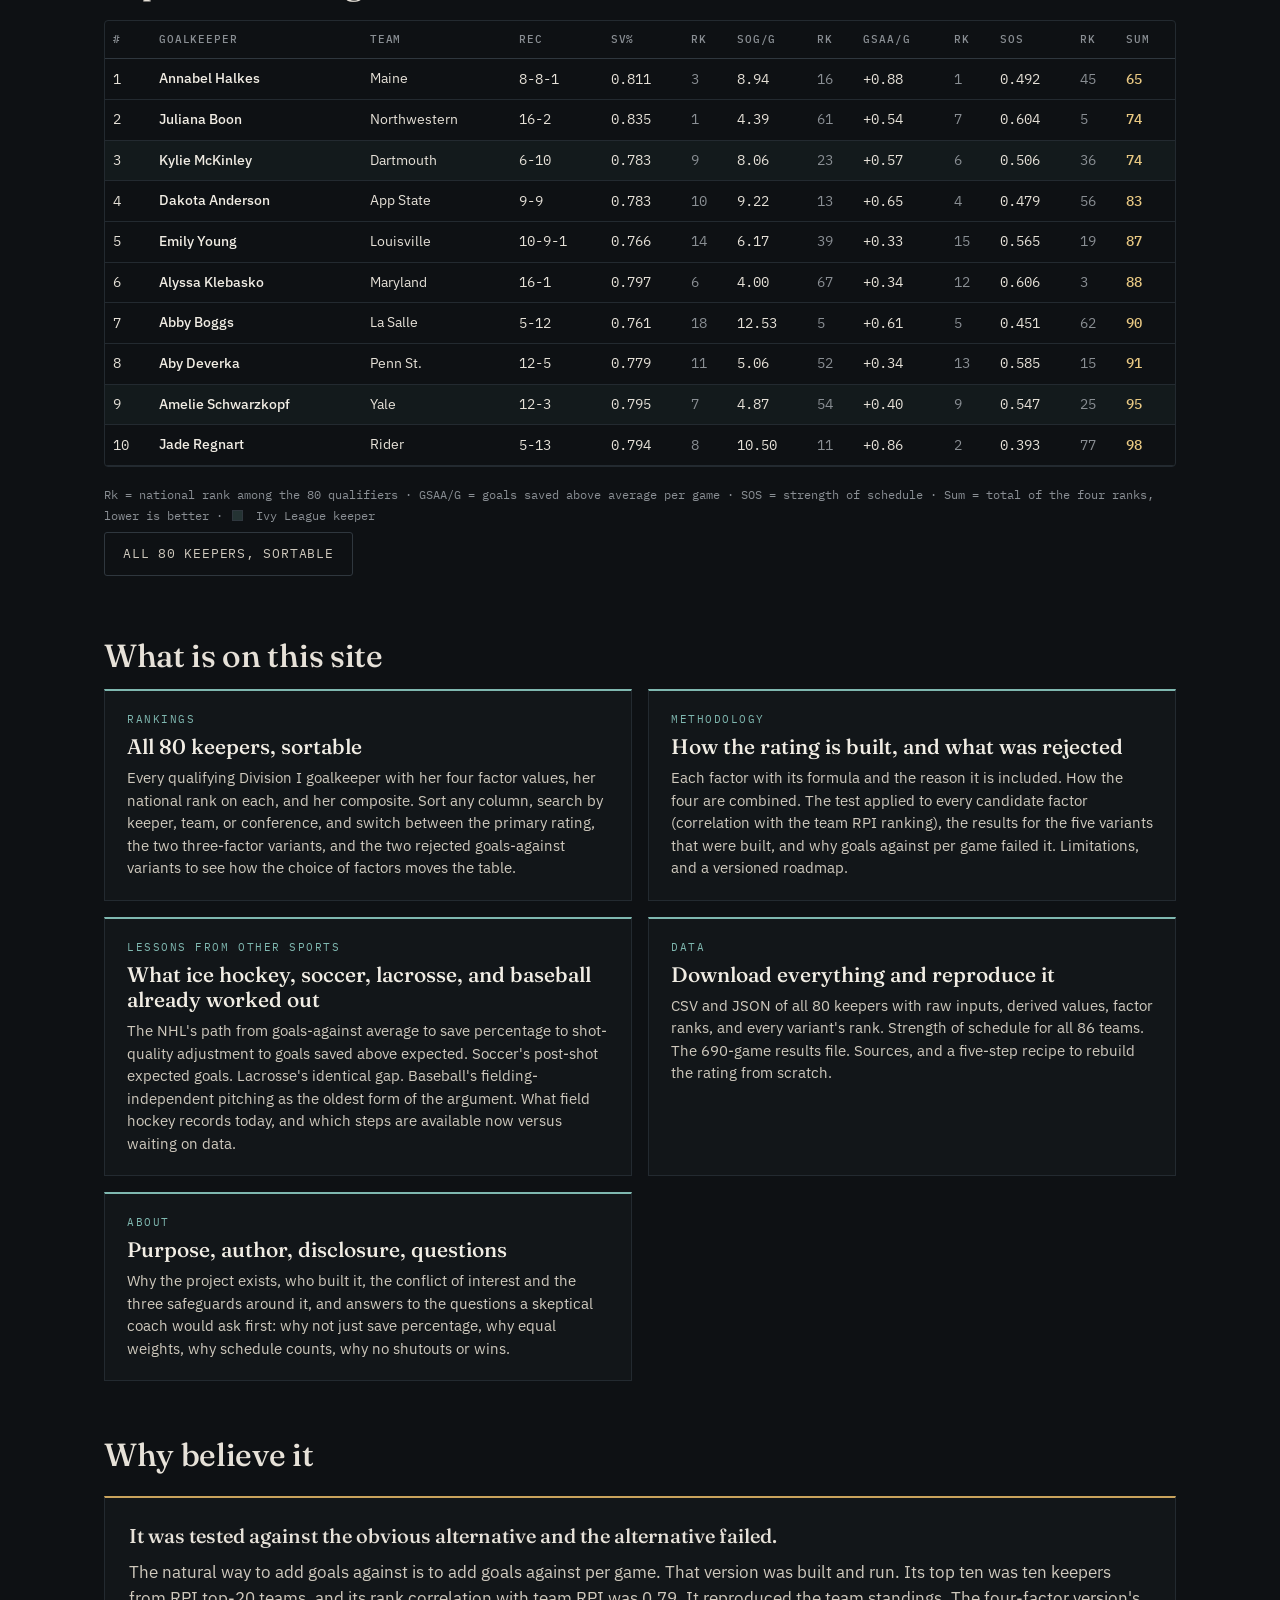
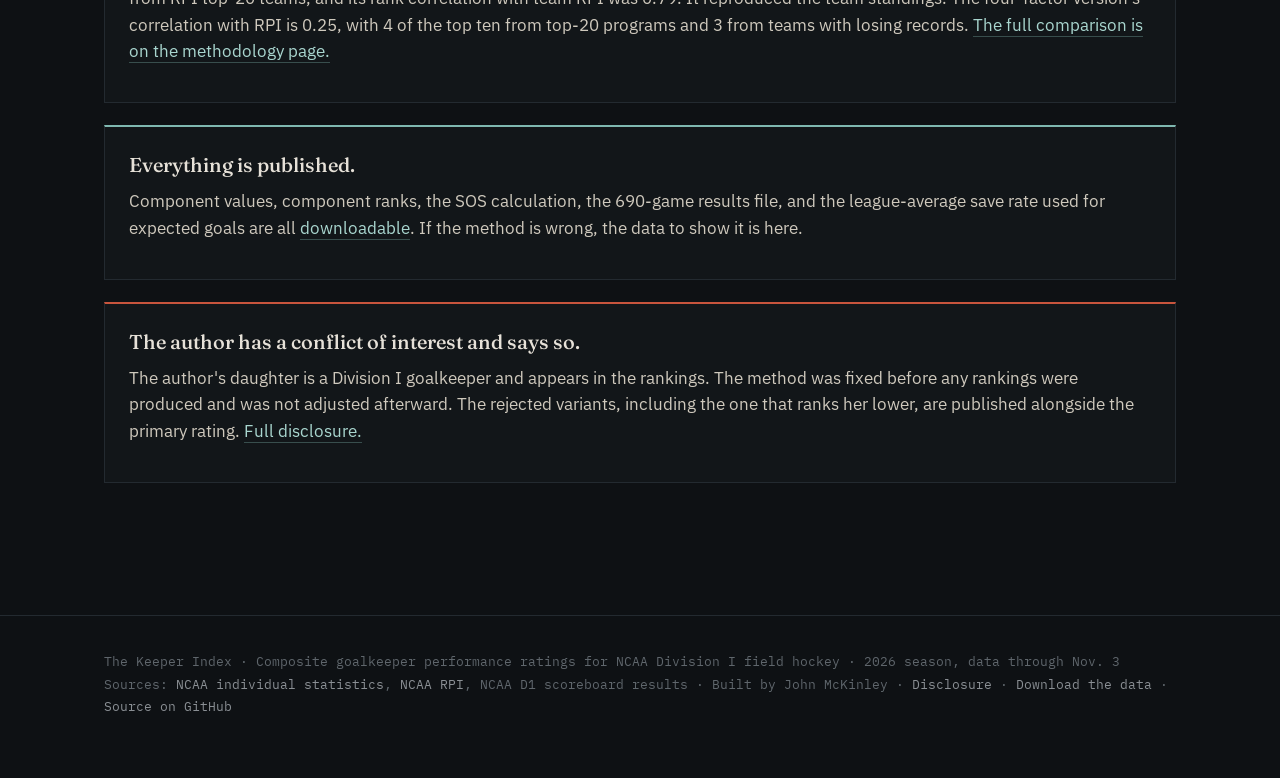
==== commit 8034599f: "Front page: note that lower RPI correlation is better" ====
--- a/index.html
+++ b/index.html
@@ -10,7 +10,7 @@
 <div class="stats">
 <div class="stat"><div class="v">80</div><div class="l">Qualifying D1 keepers rated</div></div>
 <div class="stat"><div class="v">4</div><div class="l">Factors · equal weight</div></div>
-<div class="stat"><div class="v">0.25</div><div class="l">Rank correlation with team RPI</div></div>
+<div class="stat"><div class="v">0.25</div><div class="l">Rank correlation with team RPI · lower is better</div></div>
 <div class="stat"><div class="v">0.79</div><div class="l">For a GAA-based rating: it mimics the RPI team standings</div></div>
 </div>
 <p><a class="btn" href="rankings.html">Full rankings</a><a class="btn ghost" href="methodology.html">How it works</a><a class="btn ghost" href="data.html">Download the data</a></p>
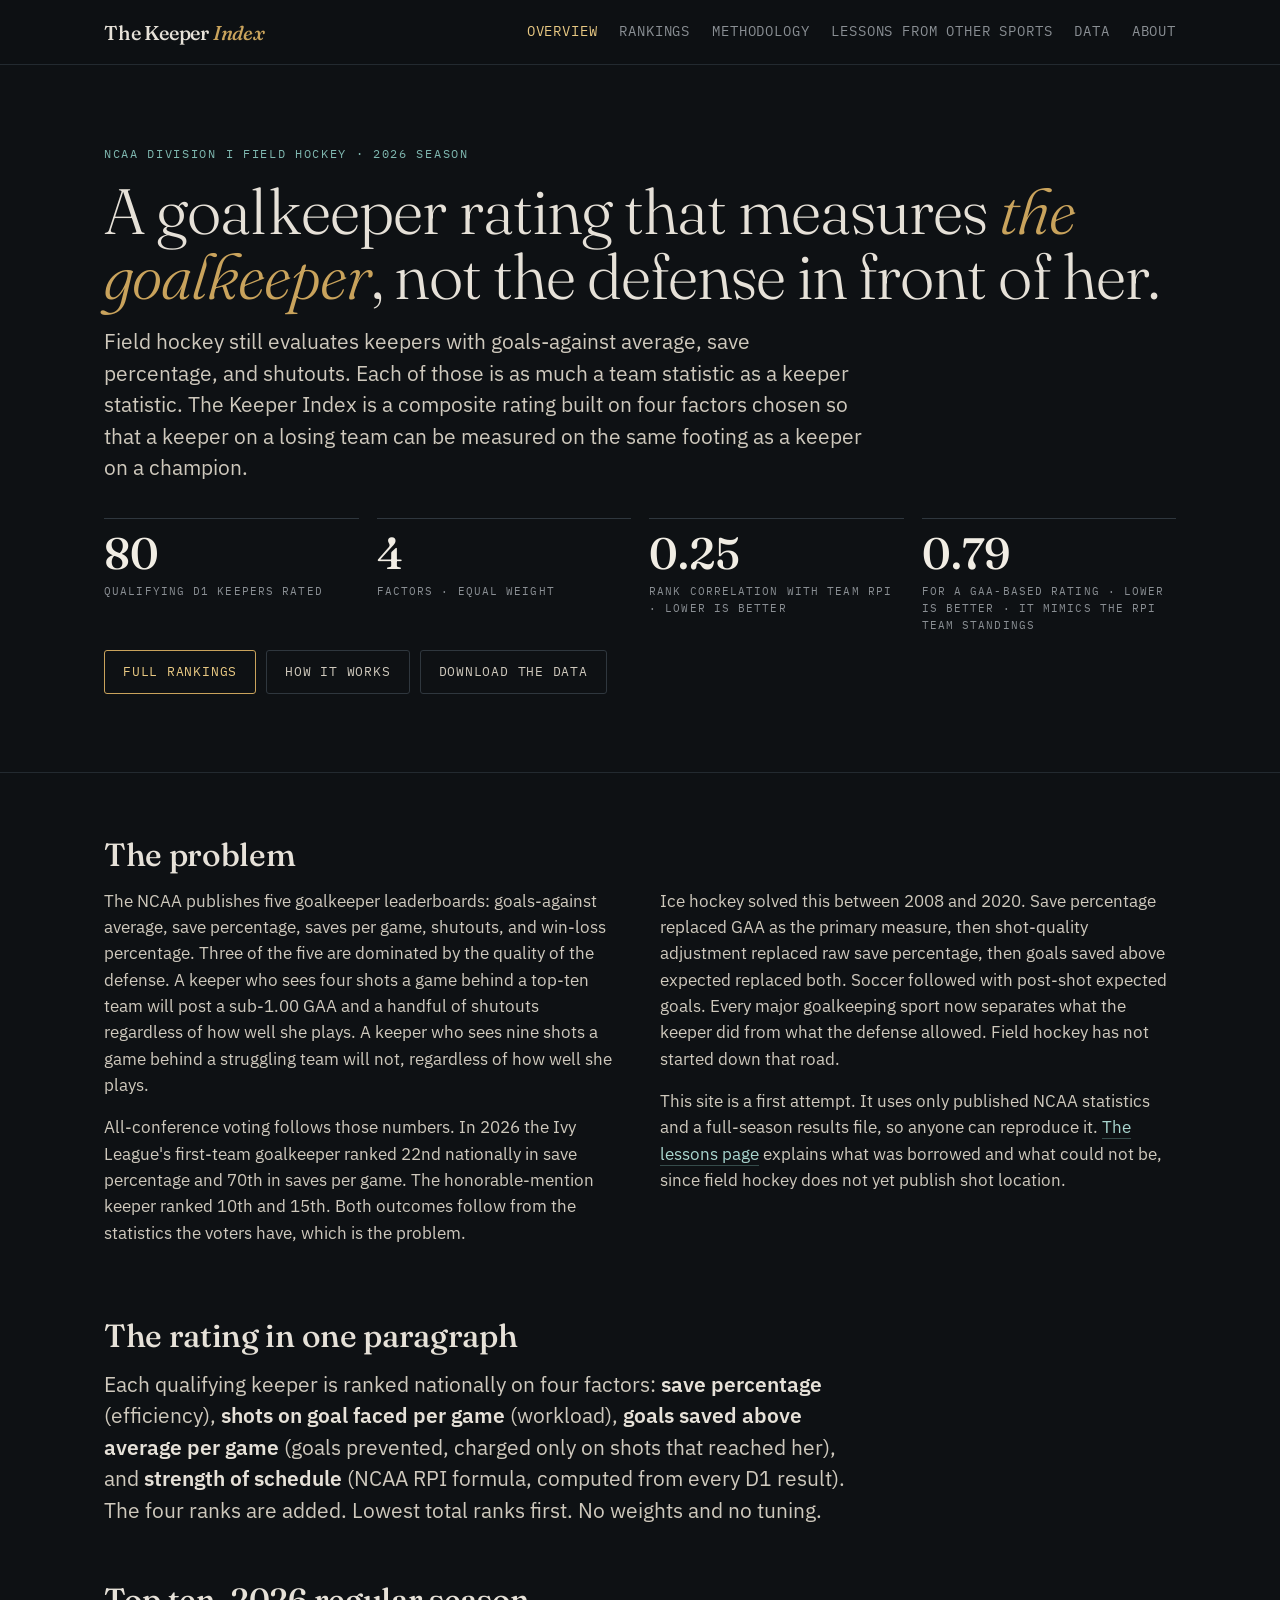
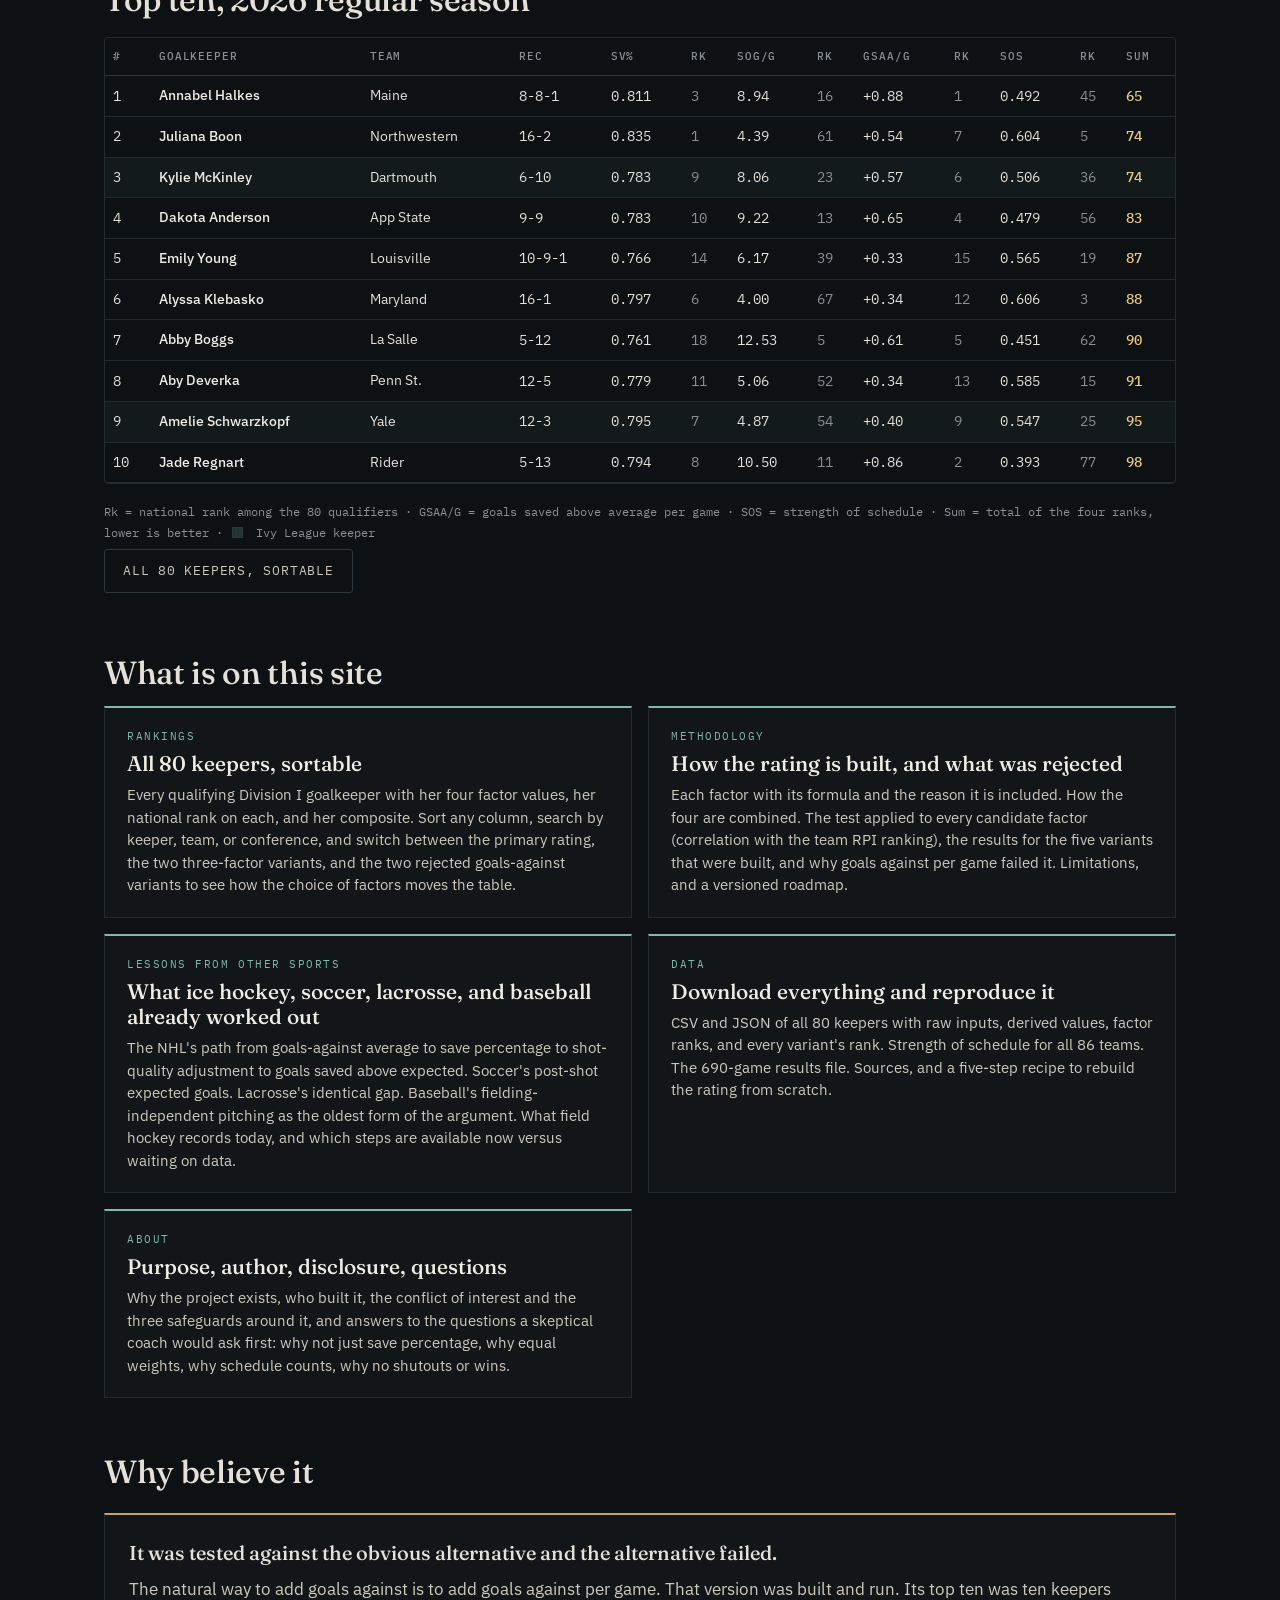
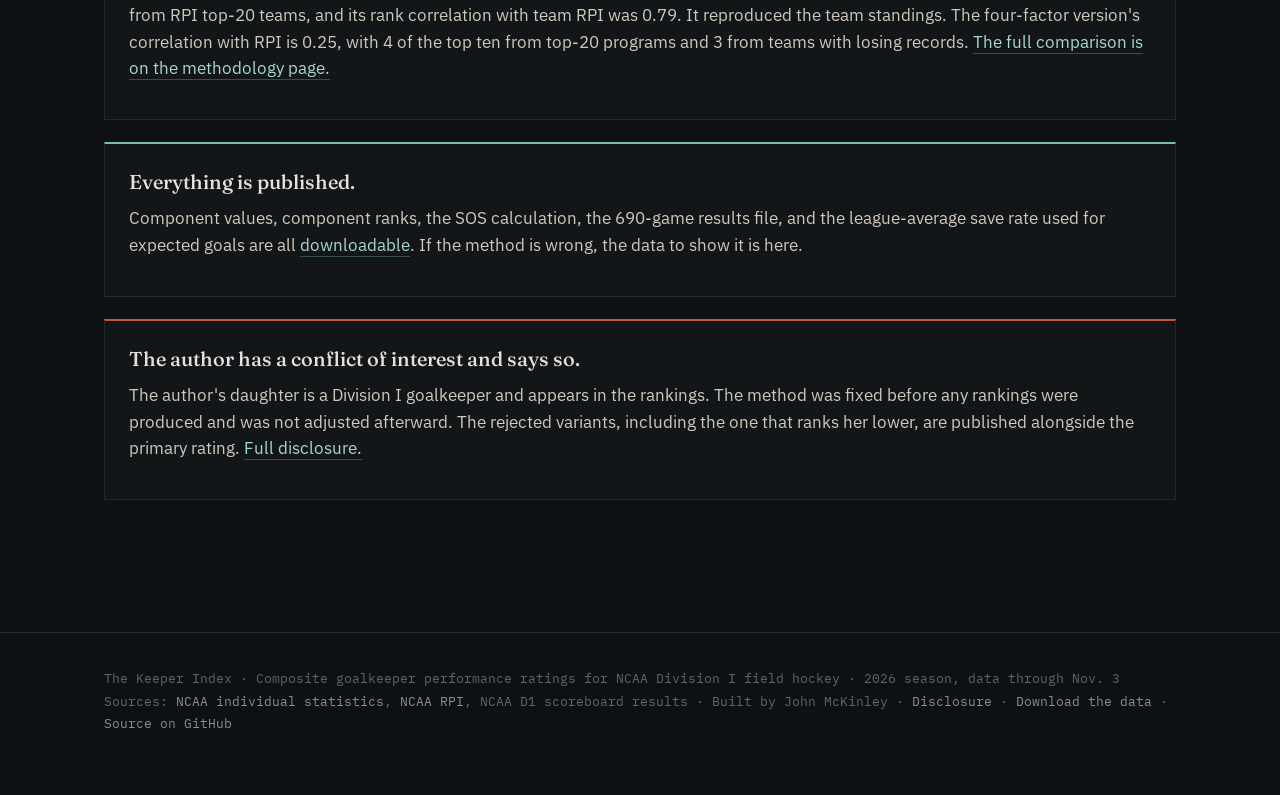
==== commit 7563c244: "Front page: lower-is-better note on both correlation tiles" ====
--- a/index.html
+++ b/index.html
@@ -11,7 +11,7 @@
 <div class="stat"><div class="v">80</div><div class="l">Qualifying D1 keepers rated</div></div>
 <div class="stat"><div class="v">4</div><div class="l">Factors · equal weight</div></div>
 <div class="stat"><div class="v">0.25</div><div class="l">Rank correlation with team RPI · lower is better</div></div>
-<div class="stat"><div class="v">0.79</div><div class="l">For a GAA-based rating: it mimics the RPI team standings</div></div>
+<div class="stat"><div class="v">0.79</div><div class="l">For a GAA-based rating · lower is better · it mimics the RPI team standings</div></div>
 </div>
 <p><a class="btn" href="rankings.html">Full rankings</a><a class="btn ghost" href="methodology.html">How it works</a><a class="btn ghost" href="data.html">Download the data</a></p>
 </div></div>
